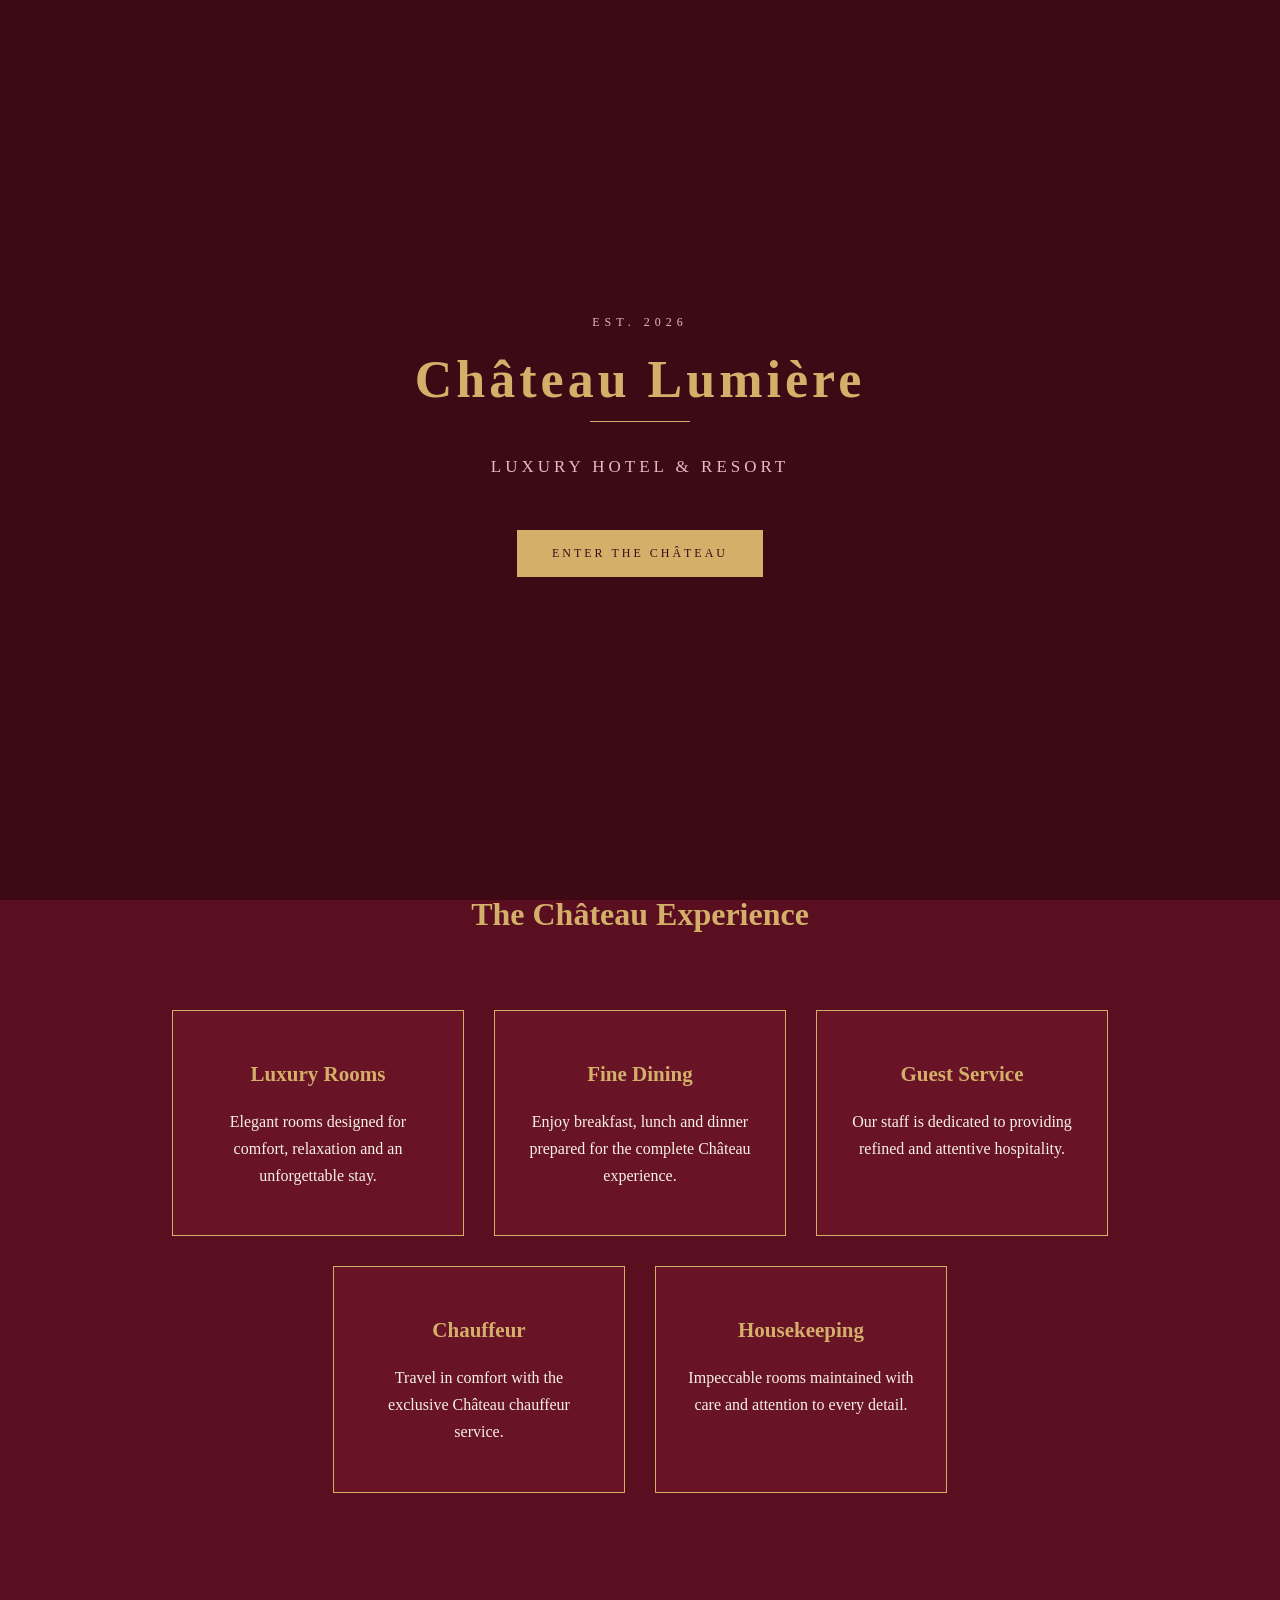
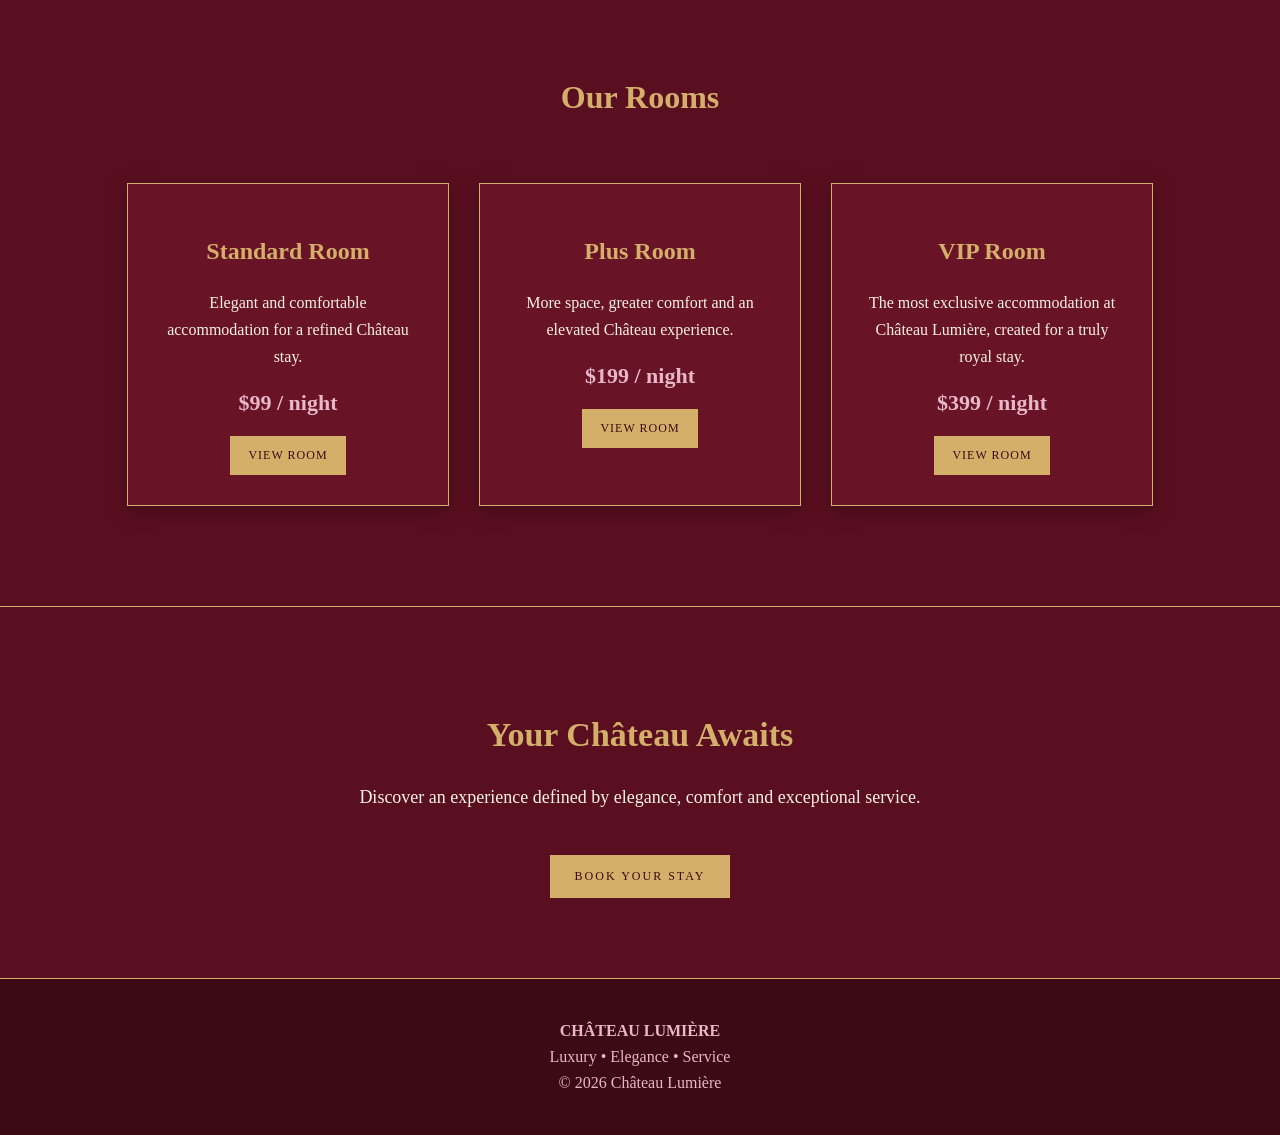
==== Chateau Lumiere Website/index.html @ 69b1aa91 "Add files via upload" ====
<!DOCTYPE html>
<html lang="en">
<head>
    <meta charset="UTF-8">
    <meta name="viewport" content="width=device-width, initial-scale=1.0">

    <title>Château Lumière | Luxury Hotel</title>

    <link rel="stylesheet" href="style.css">

    <style>
        .luxury-nav {
            background-color: #3D0915;
            padding: 22px 15px;
            border-bottom: 2px solid #D4AF6A;
        }

        .luxury-nav a {
            color: #D4AF6A;
            text-decoration: none;
            margin: 0 20px;
            font-size: 15px;
            letter-spacing: 2px;
            transition: 0.3s;
        }

        .luxury-nav a:hover {
            color: #E8B7C8;
        }

        .hero {
            padding: 100px 20px;
            border-bottom: 1px solid #D4AF6A;
        }

        .hero .est {
            color: #E8B7C8;
            font-size: 13px;
            letter-spacing: 4px;
        }

        .hero h1 {
            color: #D4AF6A;
            font-size: 60px;
            margin: 15px 0;
            letter-spacing: 3px;
        }

        .hero h2 {
            color: #E8B7C8;
            font-size: 25px;
            font-weight: normal;
            letter-spacing: 3px;
        }

        .hero p {
            font-size: 18px;
            font-style: italic;
            line-height: 1.7;
        }

        .hero-button {
            display: inline-block;
            margin-top: 25px;
            padding: 14px 25px;
            background-color: #D4AF6A;
            color: #3D0915;
            text-decoration: none;
            letter-spacing: 2px;
            font-size: 12px;
            transition: 0.3s;
        }

        .hero-button:hover {
            background-color: #E8B7C8;
        }

        .welcome {
            max-width: 800px;
            margin: 70px auto;
            padding: 0 25px;
        }

        .welcome h2 {
            color: #D4AF6A;
            font-size: 32px;
        }

        .welcome p {
            font-size: 18px;
            line-height: 1.8;
        }

        .experience {
            padding: 50px 25px;
        }

        .experience h2 {
            color: #D4AF6A;
            font-size: 32px;
        }

        .highlights {
            display: flex;
            justify-content: center;
            align-items: stretch;
            gap: 30px;
            padding: 50px 20px;
            flex-wrap: wrap;
        }

        .highlights div {
            width: 230px;
            padding: 30px;
            border: 1px solid #D4AF6A;
            background-color: #681426;
        }

        .highlights h3 {
            color: #D4AF6A;
            font-size: 21px;
        }

        .highlights p {
            line-height: 1.7;
        }

        .rooms-preview {
            padding: 60px 25px;
        }

        .rooms-preview h2 {
            color: #D4AF6A;
            font-size: 32px;
        }

        .rooms-container {
            display: flex;
            justify-content: center;
            gap: 30px;
            padding: 40px 20px;
            flex-wrap: wrap;
        }

        .room-card {
            width: 260px;
            padding: 30px;
            background-color: #681426;
            border: 1px solid #D4AF6A;
            transition: 0.3s;
        }

        .room-card:hover {
            transform: translateY(-7px);
            box-shadow: 0 10px 30px rgba(0,0,0,0.35);
        }

        .room-card h3 {
            color: #D4AF6A;
            font-size: 24px;
        }

        .room-card p {
            line-height: 1.7;
        }

        .room-price {
            color: #E8B7C8;
            font-size: 22px;
            font-weight: bold;
            margin: 20px 0;
        }

        .room-button {
            display: inline-block;
            padding: 12px 18px;
            background-color: #D4AF6A;
            color: #3D0915;
            text-decoration: none;
            font-size: 12px;
            letter-spacing: 1px;
            transition: 0.3s;
        }

        .room-button:hover {
            background-color: #E8B7C8;
        }

        .final-cta {
            padding: 80px 20px;
            border-top: 1px solid #D4AF6A;
        }

        .final-cta h2 {
            color: #D4AF6A;
            font-size: 34px;
        }

        .final-cta p {
            font-size: 18px;
            line-height: 1.7;
        }

        footer {
            margin-top: 0;
        }

        /* ================================
           CHÂTEAU LUMIÈRE ENTER SCREEN
           ================================ */

        #enterScreen {
            position: fixed;
            inset: 0;
            z-index: 9999;
            background-color: #3D0915;
            display: flex;
            justify-content: center;
            align-items: center;
            text-align: center;
            transition: opacity 1s ease, visibility 1s ease;
        }

        #enterScreen.hidden {
            opacity: 0;
            visibility: hidden;
            pointer-events: none;
        }

        .enter-content {
            padding: 40px;
            max-width: 600px;
        }

        .enter-est {
            color: #E8B7C8;
            font-size: 12px;
            letter-spacing: 5px;
            margin-bottom: 20px;
        }

        .enter-title {
            color: #D4AF6A;
            font-size: 52px;
            letter-spacing: 4px;
            margin: 0 0 12px;
        }

        .enter-subtitle {
            color: #E8B7C8;
            font-size: 17px;
            letter-spacing: 4px;
            margin-bottom: 45px;
        }

        .enter-line {
            width: 100px;
            height: 1px;
            background-color: #D4AF6A;
            margin: 0 auto 35px;
        }

        #enterButton {
            padding: 16px 35px;
            background-color: #D4AF6A;
            color: #3D0915;
            border: none;
            cursor: pointer;
            font-family: Georgia, "Times New Roman", serif;
            font-size: 12px;
            letter-spacing: 3px;
            transition: 0.3s;
        }

        #enterButton:hover {
            background-color: #E8B7C8;
        }

        @media (max-width: 700px) {

            .luxury-nav a {
                display: inline-block;
                margin: 8px 10px;
            }

            .hero h1 {
                font-size: 45px;
            }

            .hero h2 {
                font-size: 21px;
            }

            .enter-title {
                font-size: 38px;
            }

            .enter-subtitle {
                font-size: 14px;
            }
        }
    </style>
</head>

<body>

<!-- =========================================
     ENTER CHÂTEAU LUMIÈRE SCREEN
     ========================================= -->

<div id="enterScreen">

    <div class="enter-content">

        <div class="enter-est">
            EST. 2026
        </div>

        <h1 class="enter-title">
            Château Lumière
        </h1>

        <div class="enter-line"></div>

        <div class="enter-subtitle">
            LUXURY HOTEL & RESORT
        </div>

        <button id="enterButton">
            ENTER THE CHÂTEAU
        </button>

    </div>

</div>


<!-- =========================================
     BACKGROUND MUSIC
     ========================================= -->

<audio id="backgroundMusic" loop>
    <source src="audio/background.mp3" type="audio/mpeg">
</audio>


<nav class="luxury-nav">

    <a href="index.html">HOME</a>
    <a href="rooms.html">ROOMS</a>
    <a href="packages.html">PACKAGES</a>
    <a href="radio.html">RADIO</a>
    <a href="staff.html">STAFF</a>
    <a href="reviews.html">REVIEWS</a>
    <a href="booking.html">BOOK YOUR STAY</a>
    <a href="contact.html">CONTACT</a>

</nav>


<section class="hero">

    <div class="est">
        EST. 2026
    </div>

    <h1>Château Lumière</h1>

    <h2>LUXURY HOTEL & RESORT</h2>

    <p>
        Where timeless elegance meets extraordinary hospitality.
    </p>

    <a href="booking.html" class="hero-button">
        RESERVE YOUR STAY
    </a>

</section>


<section class="welcome">

    <h2>A World of Elegance</h2>

    <p>
        Welcome to Château Lumière, a destination created for those
        who appreciate luxury, elegance and exceptional service.
        Every detail of your stay has been carefully designed to
        create an unforgettable experience.
    </p>

</section>


<section class="experience">

    <h2>The Château Experience</h2>

    <div class="highlights">

        <div>
            <h3>Luxury Rooms</h3>
            <p>
                Elegant rooms designed for comfort, relaxation and
                an unforgettable stay.
            </p>
        </div>

        <div>
            <h3>Fine Dining</h3>
            <p>
                Enjoy breakfast, lunch and dinner prepared for the
                complete Château experience.
            </p>
        </div>

        <div>
            <h3>Guest Service</h3>
            <p>
                Our staff is dedicated to providing refined and
                attentive hospitality.
            </p>
        </div>

        <div>
            <h3>Chauffeur</h3>
            <p>
                Travel in comfort with the exclusive Château
                chauffeur service.
            </p>
        </div>

        <div>
            <h3>Housekeeping</h3>
            <p>
                Impeccable rooms maintained with care and attention
                to every detail.
            </p>
        </div>

    </div>

</section>


<section class="rooms-preview">

    <h2>Our Rooms</h2>

    <div class="rooms-container">

        <div class="room-card">

            <h3>Standard Room</h3>

            <p>
                Elegant and comfortable accommodation for a refined
                Château stay.
            </p>

            <div class="room-price">
                $99 / night
            </div>

            <a href="standard.html" class="room-button">
                VIEW ROOM
            </a>

        </div>


        <div class="room-card">

            <h3>Plus Room</h3>

            <p>
                More space, greater comfort and an elevated
                Château experience.
            </p>

            <div class="room-price">
                $199 / night
            </div>

            <a href="plus.html" class="room-button">
                VIEW ROOM
            </a>

        </div>


        <div class="room-card">

            <h3>VIP Room</h3>

            <p>
                The most exclusive accommodation at Château Lumière,
                created for a truly royal stay.
            </p>

            <div class="room-price">
                $399 / night
            </div>

            <a href="vip.html" class="room-button">
                VIEW ROOM
            </a>

        </div>

    </div>

</section>


<section class="final-cta">

    <h2>Your Château Awaits</h2>

    <p>
        Discover an experience defined by elegance, comfort and
        exceptional service.
    </p>

    <a href="booking.html" class="hero-button">
        BOOK YOUR STAY
    </a>

</section>


<footer>

    <p>
        <strong>CHÂTEAU LUMIÈRE</strong>
    </p>

    <p>
        Luxury • Elegance • Service
    </p>

    <p>
        © 2026 Château Lumière
    </p>

</footer>


<audio id="backgroundMusic" loop>
    <source src="audio/background.mp3" type="audio/mpeg">
</audio>

<script>
const music = document.getElementById("backgroundMusic");
const enterScreen = document.getElementById("enterScreen");
const enterButton = document.getElementById("enterButton");

/* Restore the exact position of the music */
const savedTime = localStorage.getItem("chateauMusicTime");

if (savedTime) {
    music.addEventListener("loadedmetadata", function () {
        music.currentTime = parseFloat(savedTime);
    }, { once: true });
}

/* Check if the music was already started */
const musicStarted = localStorage.getItem("chateauMusicStarted");

if (musicStarted === "true") {
    enterScreen.classList.add("hidden");

    music.play().catch(() => {
        console.log("Browser blocked autoplay.");
    });
}

/* First entrance to the Château */
enterButton.addEventListener("click", function () {

    music.play().then(function () {

        localStorage.setItem("chateauMusicStarted", "true");

        enterScreen.classList.add("hidden");

    }).catch(function (error) {
        console.log("Music could not start:", error);
    });

});

/* Save the music position while playing */
music.addEventListener("timeupdate", function () {
    localStorage.setItem(
        "chateauMusicTime",
        music.currentTime
    );
});

/* Save position before leaving the page */
window.addEventListener("beforeunload", function () {
    localStorage.setItem(
        "chateauMusicTime",
        music.currentTime
    );
});
</script>

</body>
</html>
---- Chateau Lumiere Website/style.css ----
body {
    margin: 0;
    background-color: #5A0F20;
    color: #F7F1E5;
    font-family: Georgia, "Times New Roman", serif;
    text-align: center;
}

/* NAVIGATION */

nav {
    background-color: #3D0915;
    padding: 22px 15px;
    border-bottom: 2px solid #D4AF6A;
}

nav a {
    color: #D4AF6A;
    text-decoration: none;
    margin: 0 20px;
    font-size: 15px;
    letter-spacing: 2px;
    transition: 0.3s;
}

nav a:hover {
    color: #E8B7C8;
}


/* GENERAL HERO */

.hero {
    padding: 100px 20px;
    border-bottom: 1px solid #D4AF6A;
}

.hero h1 {
    color: #D4AF6A;
    font-size: 60px;
    margin: 0 0 15px 0;
    letter-spacing: 3px;
}

.hero h2 {
    color: #E8B7C8;
    font-size: 27px;
    font-weight: normal;
    letter-spacing: 2px;
}

.hero p {
    font-size: 19px;
    font-style: italic;
    line-height: 1.7;
}


/* WELCOME SECTIONS */

.welcome {
    max-width: 800px;
    margin: 70px auto;
    padding: 0 25px;
}

.welcome h2 {
    color: #D4AF6A;
    font-size: 32px;
    letter-spacing: 1px;
}

.welcome p {
    font-size: 18px;
    line-height: 1.8;
}


/* ROOMS / CARDS */

.rooms-container {
    display: flex;
    justify-content: center;
    align-items: stretch;
    gap: 30px;
    padding: 70px 30px;
    flex-wrap: wrap;
}

.room-card {
    width: 280px;
    padding: 30px;
    background-color: #681426;
    border: 1px solid #D4AF6A;
    box-shadow: 0 5px 20px rgba(0, 0, 0, 0.3);
    transition: 0.3s;
}

.room-card:hover {
    transform: translateY(-7px);
    box-shadow: 0 10px 30px rgba(0, 0, 0, 0.4);
}

.room-card h2 {
    color: #D4AF6A;
    font-size: 25px;
}

.room-card p {
    line-height: 1.7;
}

.room-card .price {
    color: #E8B7C8;
    font-size: 24px;
    font-weight: bold;
    margin: 25px 0;
}


/* BUTTONS */

button {
    background-color: #D4AF6A;
    color: #3D0915;
    border: none;
    padding: 13px 20px;
    margin: 8px 4px;
    font-family: Georgia, serif;
    font-size: 13px;
    letter-spacing: 1px;
    cursor: pointer;
    transition: 0.3s;
}

button:hover {
    background-color: #E8B7C8;
    transform: translateY(-2px);
}


/* LINKS THAT LOOK LIKE BUTTONS */

.hero-button {
    transition: 0.3s;
}

.hero-button:hover {
    transform: translateY(-2px);
}


/* HIGHLIGHTS */

.highlights {
    display: flex;
    justify-content: center;
    align-items: stretch;
    gap: 30px;
    padding: 60px 30px;
    flex-wrap: wrap;
}

.highlights div {
    width: 250px;
    padding: 30px;
    border: 1px solid #D4AF6A;
    background-color: #681426;
}

.highlights h2 {
    color: #D4AF6A;
}


/* FORMS */

input,
select,
textarea {
    font-family: Georgia, "Times New Roman", serif;
}

input:focus,
select:focus,
textarea:focus {
    outline: none;
}


/* FOOTER */

footer {
    margin-top: 70px;
    padding: 35px 20px;
    background-color: #3D0915;
    border-top: 1px solid #D4AF6A;
    color: #E8B7C8;
}

footer p {
    margin: 8px;
}


/* MOBILE */

@media (max-width: 700px) {

    nav a {
        display: inline-block;
        margin: 8px 10px;
    }

    .hero h1 {
        font-size: 45px;
    }

    .hero h2 {
        font-size: 23px;
    }

    .rooms-container {
        padding: 40px 15px;
    }

    .room-card {
        width: 80%;
    }

}
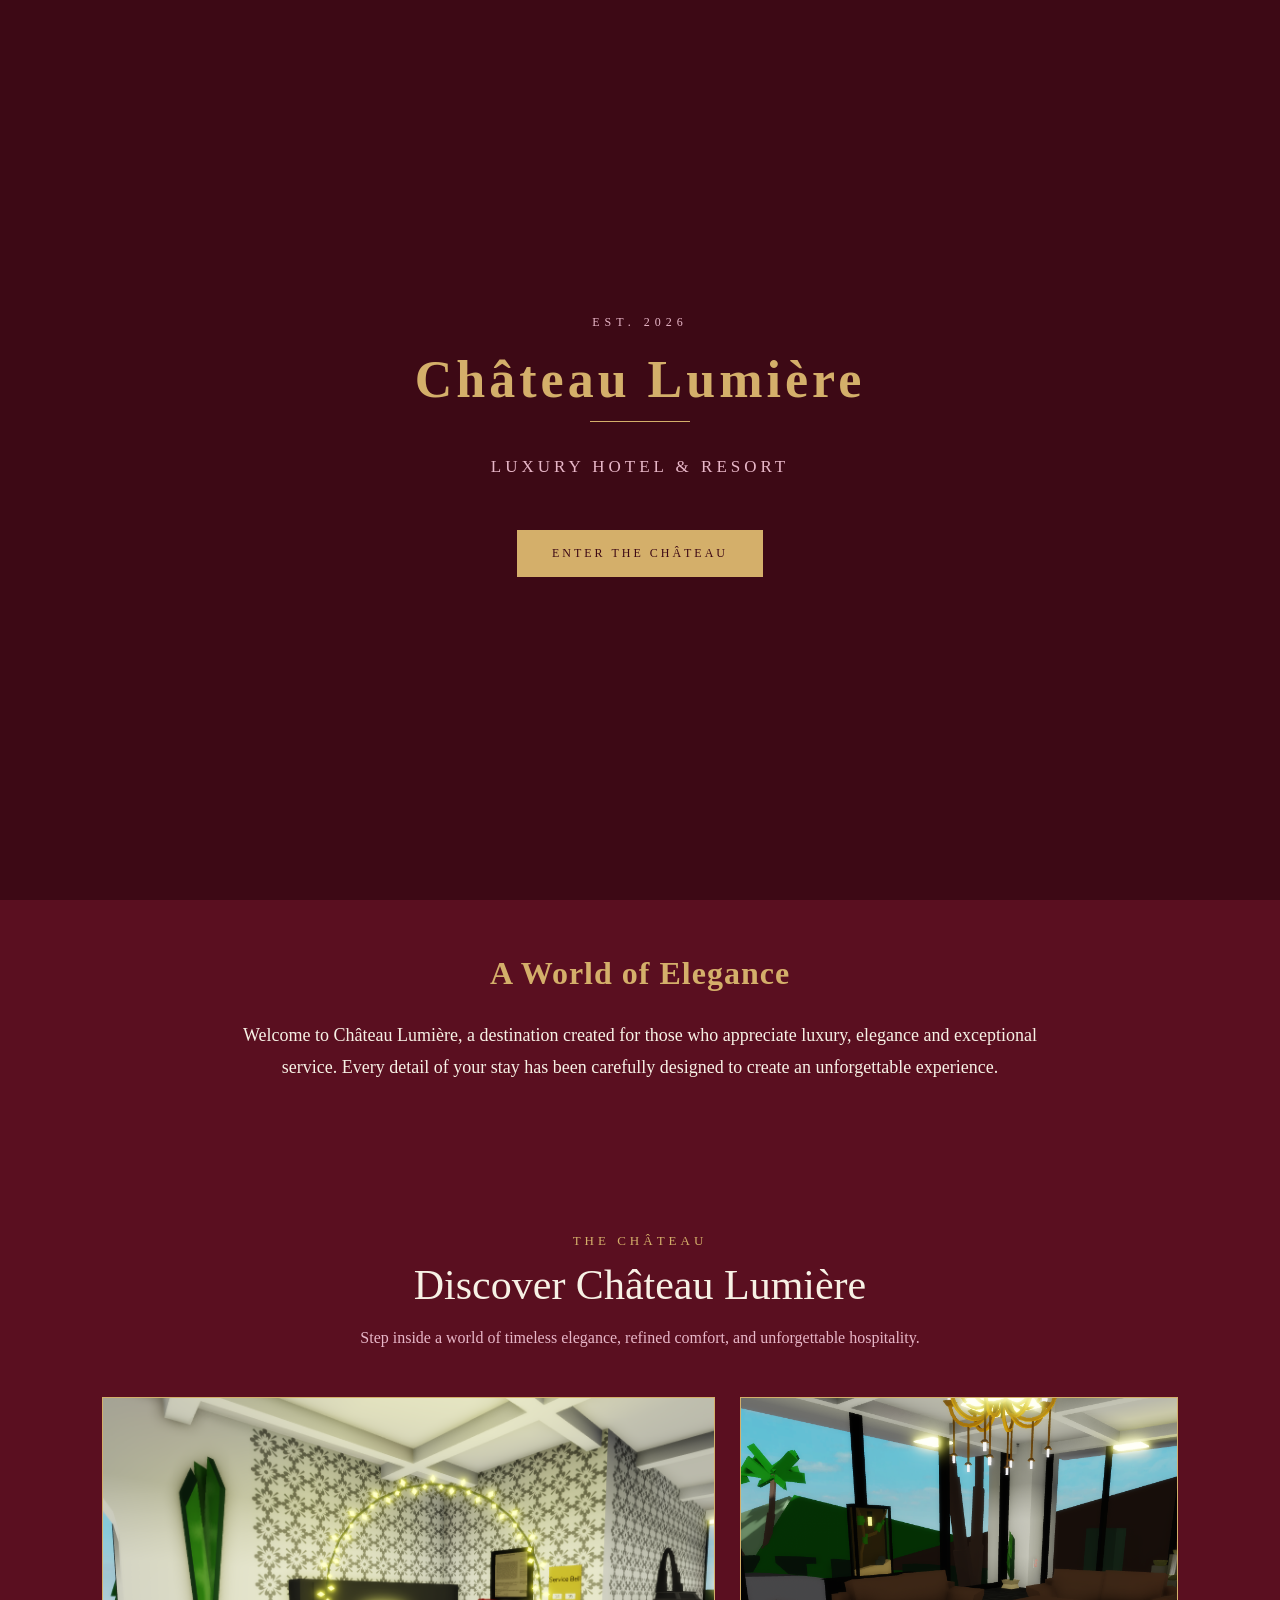
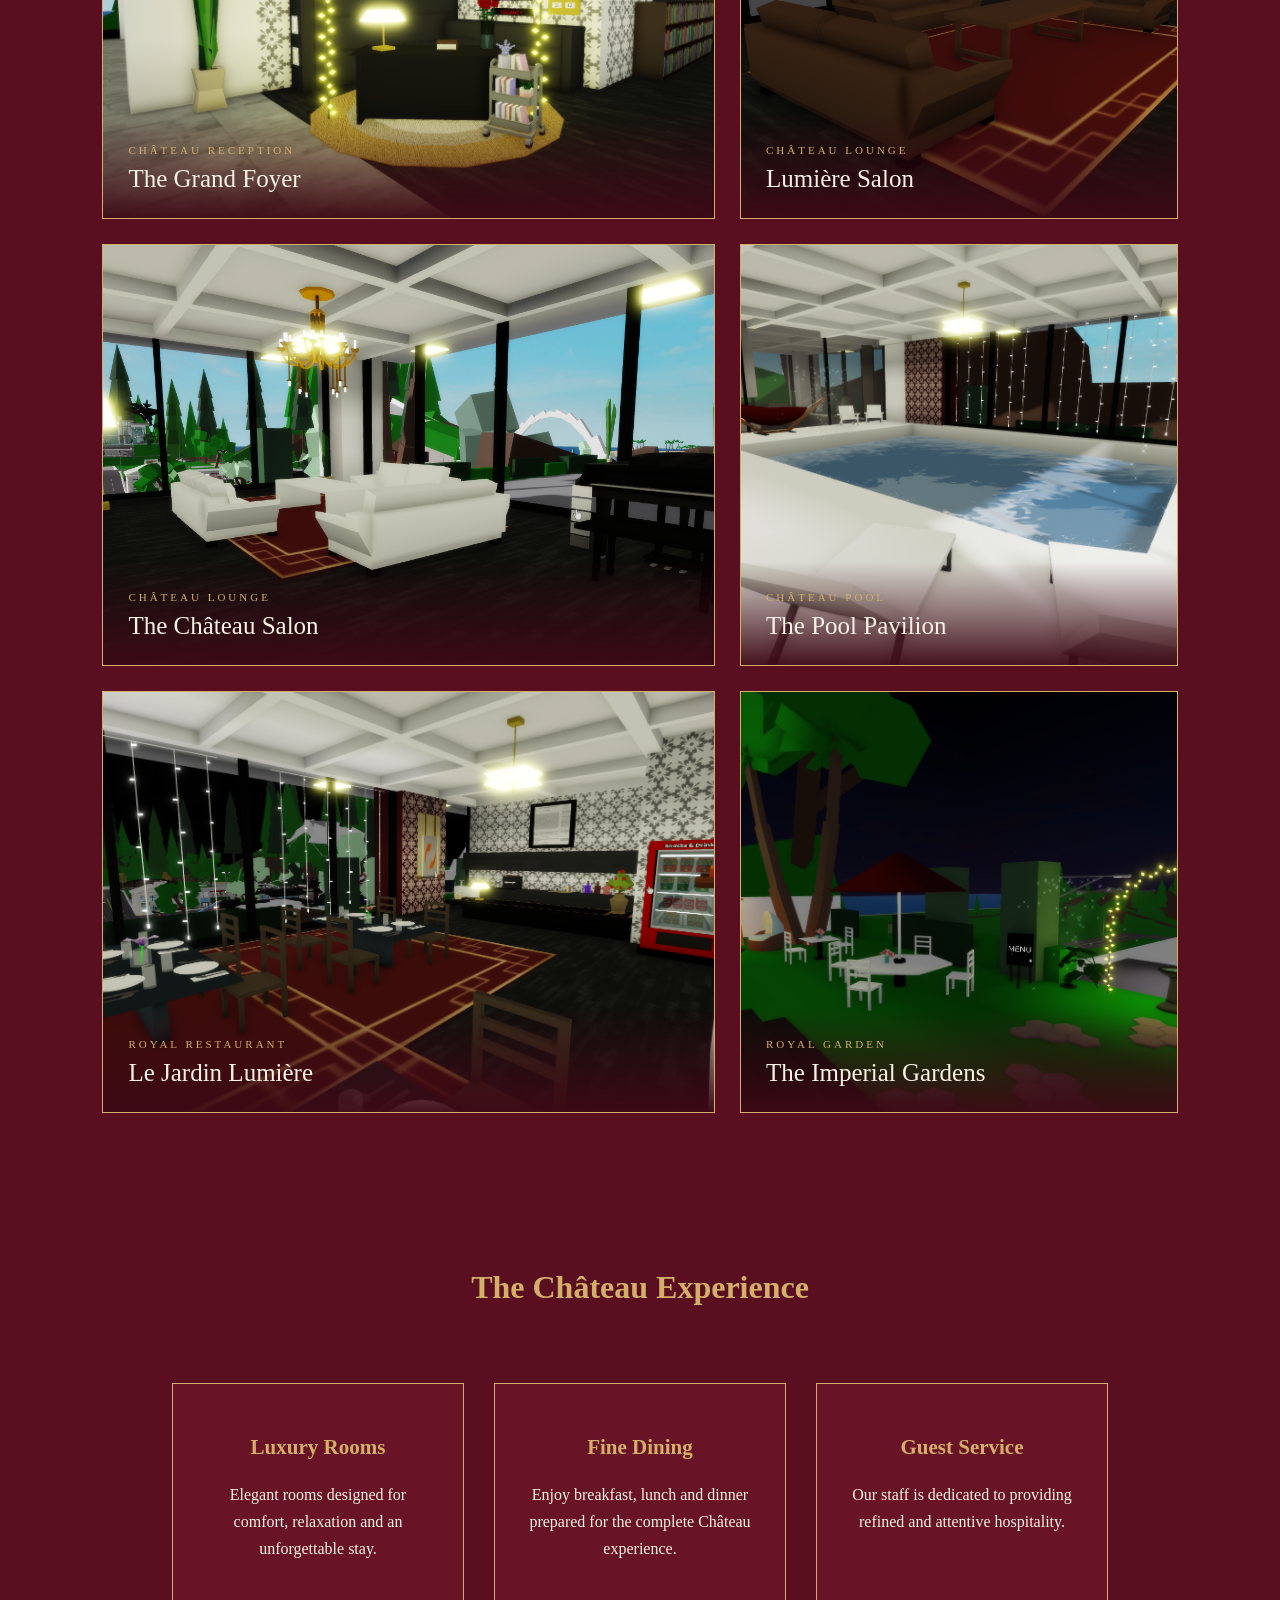
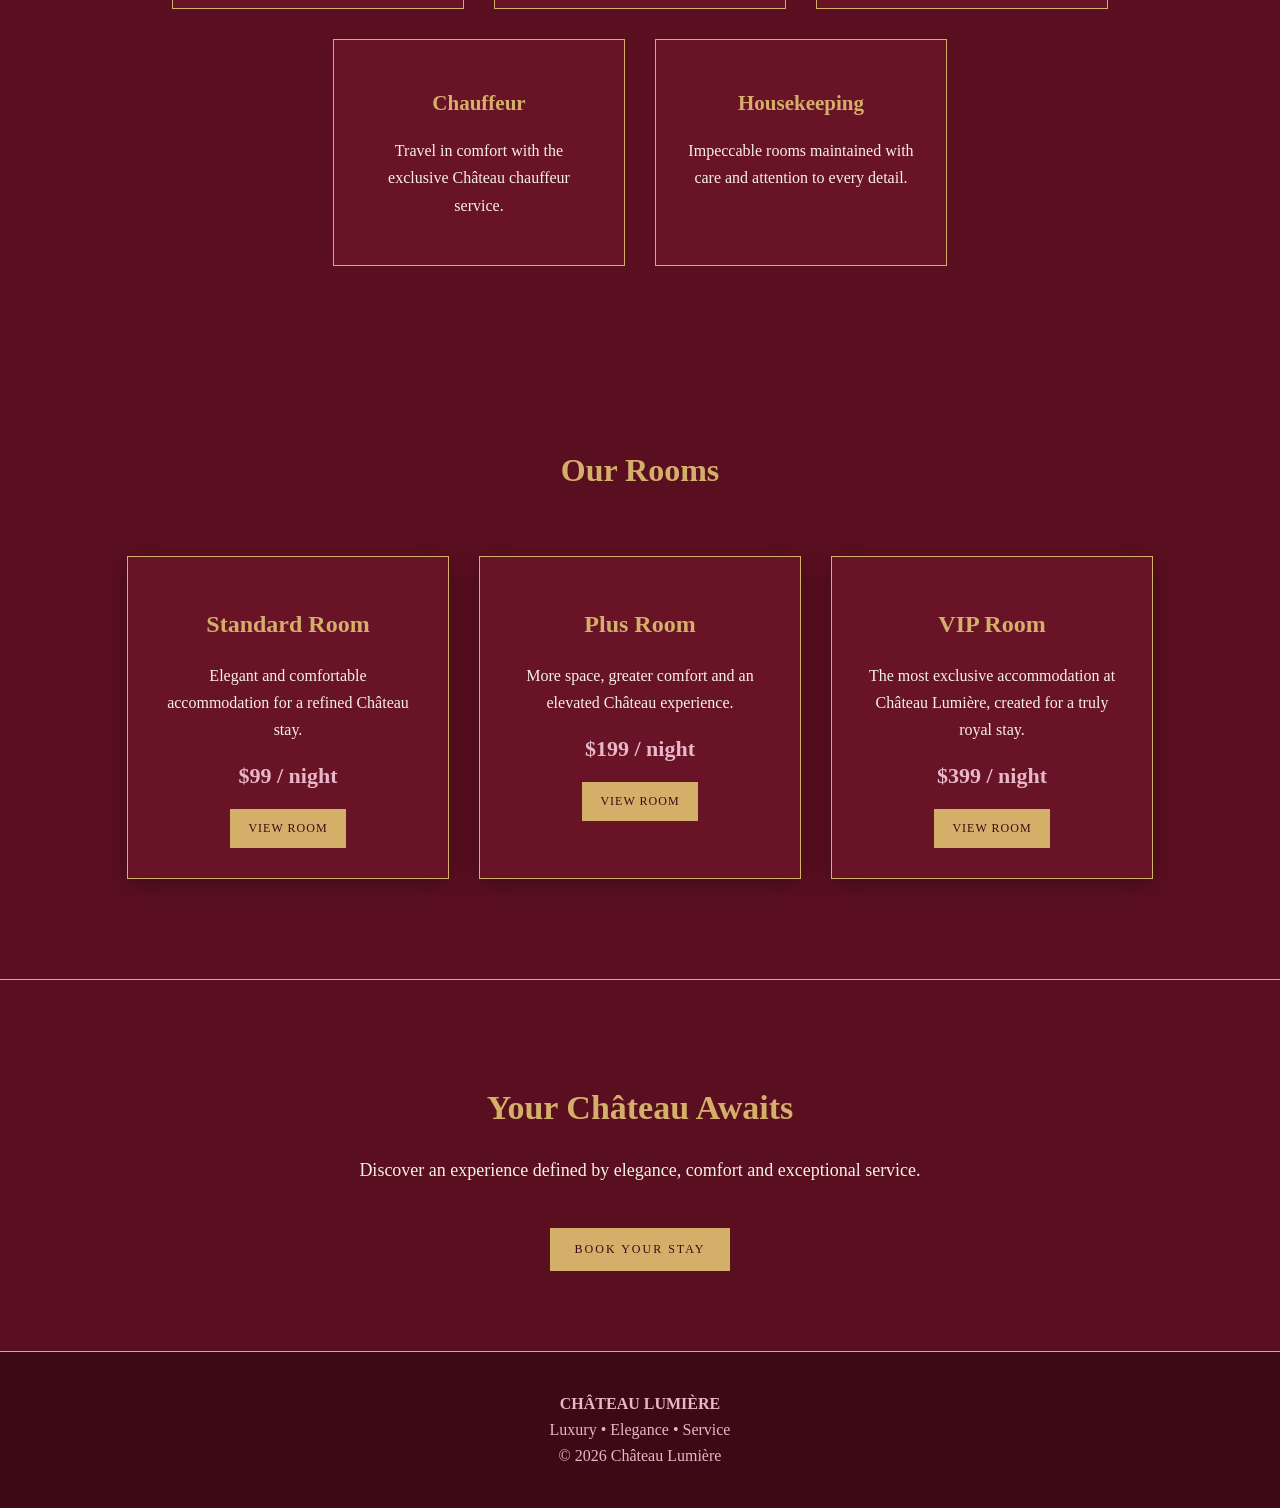
==== commit 297916b5: "Update index.html" ====
--- a/Chateau Lumiere Website/index.html
+++ b/Chateau Lumiere Website/index.html
@@ -1,4 +1,3 @@
-
 <!DOCTYPE html>
 <html lang="en">
 <head>
@@ -29,9 +28,32 @@
             color: #E8B7C8;
         }
 
+        /* ================================
+           MAIN HERO WITH EXTERIOR IMAGE
+           ================================ */
+
         .hero {
+            position: relative;
+            min-height: 620px;
             padding: 100px 20px;
             border-bottom: 1px solid #D4AF6A;
+
+            background-image:
+                linear-gradient(
+                    rgba(61, 9, 21, 0.55),
+                    rgba(61, 9, 21, 0.72)
+                ),
+                url("images/exterior.png");
+
+            background-size: cover;
+            background-position: center;
+            background-repeat: no-repeat;
+
+            display: flex;
+            flex-direction: column;
+            justify-content: center;
+            align-items: center;
+            text-align: center;
         }
 
         .hero .est {
@@ -45,6 +67,7 @@
             font-size: 60px;
             margin: 15px 0;
             letter-spacing: 3px;
+            text-shadow: 0 3px 15px rgba(0, 0, 0, 0.6);
         }
 
         .hero h2 {
@@ -52,12 +75,14 @@
             font-size: 25px;
             font-weight: normal;
             letter-spacing: 3px;
+            text-shadow: 0 3px 12px rgba(0, 0, 0, 0.7);
         }
 
         .hero p {
             font-size: 18px;
             font-style: italic;
             line-height: 1.7;
+            text-shadow: 0 3px 10px rgba(0, 0, 0, 0.8);
         }
 
         .hero-button {
@@ -277,6 +302,95 @@
             background-color: #E8B7C8;
         }
 
+        /* ================================
+           HOTEL GALLERY
+           ================================ */
+
+        .hotel-gallery {
+            padding: 80px 8%;
+            text-align: center;
+        }
+
+        .hotel-gallery .section-label {
+            color: #D4AF6A;
+            letter-spacing: 4px;
+            font-size: 13px;
+            margin-bottom: 12px;
+        }
+
+        .hotel-gallery h2 {
+            font-size: 42px;
+            font-weight: normal;
+            margin: 0 0 15px;
+        }
+
+        .hotel-gallery > p {
+            max-width: 650px;
+            margin: 0 auto 45px;
+            color: #E8B7C8;
+            line-height: 1.7;
+        }
+
+        .gallery-grid {
+            display: grid;
+            grid-template-columns: 1.4fr 1fr;
+            gap: 25px;
+            max-width: 1200px;
+            margin: auto;
+        }
+
+        .gallery-item {
+            position: relative;
+            overflow: hidden;
+            background: #3D0915;
+            border: 1px solid #D4AF6A;
+        }
+
+        .gallery-item img {
+            width: 100%;
+            height: 420px;
+            object-fit: cover;
+            display: block;
+            transition: transform 0.5s ease;
+        }
+
+        .gallery-large img {
+            height: 520px;
+        }
+
+        .gallery-item:hover img {
+            transform: scale(1.04);
+        }
+
+        .gallery-caption {
+            position: absolute;
+            bottom: 0;
+            left: 0;
+            right: 0;
+            padding: 25px;
+            text-align: left;
+            background: linear-gradient(
+                transparent,
+                rgba(61, 9, 21, 0.95)
+            );
+        }
+
+        .gallery-caption span {
+            color: #D4AF6A;
+            font-size: 11px;
+            letter-spacing: 3px;
+        }
+
+        .gallery-caption h3 {
+            margin: 7px 0 0;
+            font-size: 25px;
+            font-weight: normal;
+        }
+
+        /* ================================
+           MOBILE
+           ================================ */
+
         @media (max-width: 700px) {
 
             .luxury-nav a {
@@ -284,6 +398,11 @@
                 margin: 8px 10px;
             }
 
+            .hero {
+                min-height: 550px;
+                padding: 80px 20px;
+            }
+
             .hero h1 {
                 font-size: 45px;
             }
@@ -298,6 +417,15 @@
 
             .enter-subtitle {
                 font-size: 14px;
+            }
+
+            .gallery-grid {
+                grid-template-columns: 1fr;
+            }
+
+            .gallery-large img,
+            .gallery-item img {
+                height: 350px;
             }
         }
     </style>
@@ -359,6 +487,10 @@
 </nav>
 
 
+<!-- =========================================
+     MAIN HERO
+     ========================================= -->
+
 <section class="hero">
 
     <div class="est">
@@ -394,6 +526,72 @@
 </section>
 
 
+<section class="hotel-gallery">
+
+    <div class="section-label">THE CHÂTEAU</div>
+
+    <h2>Discover Château Lumière</h2>
+
+    <p>
+        Step inside a world of timeless elegance, refined comfort,
+        and unforgettable hospitality.
+    </p>
+
+    <div class="gallery-grid">
+
+        <div class="gallery-item">
+            <img src="images/hotel1.png" alt="Château Lumière Reception">
+            <div class="gallery-caption">
+                <span>CHÂTEAU RECEPTION</span>
+                <h3>The Grand Foyer</h3>
+            </div>
+        </div>
+
+        <div class="gallery-item">
+            <img src="images/hotel2.png" alt="Château Lumière Lounge A">
+            <div class="gallery-caption">
+                <span>CHÂTEAU LOUNGE</span>
+                <h3>Lumière Salon</h3>
+            </div>
+        </div>
+
+        <div class="gallery-item">
+            <img src="images/hotel3.png" alt="Château Lounge B">
+            <div class="gallery-caption">
+                <span>CHÂTEAU LOUNGE</span>
+                <h3>The Château Salon</h3>
+            </div>
+        </div>
+
+        <div class="gallery-item">
+            <img src="images/hotel4.png" alt="Château Lumière Pool">
+            <div class="gallery-caption">
+                <span>CHÂTEAU POOL</span>
+                <h3>The Pool Pavilion</h3>
+            </div>
+        </div>
+
+        <div class="gallery-item">
+            <img src="images/hotel5.png" alt="Château Lumière Restaurant">
+            <div class="gallery-caption">
+                <span>ROYAL RESTAURANT</span>
+                <h3>Le Jardin Lumière</h3>
+            </div>
+        </div>
+
+        <div class="gallery-item">
+            <img src="images/hotel6.png" alt="Château Lumière Garden">
+            <div class="gallery-caption">
+                <span>ROYAL GARDEN</span>
+                <h3>The Imperial Gardens</h3>
+            </div>
+        </div>
+
+    </div>
+
+</section>
+
+
 <section class="experience">
 
     <h2>The Château Experience</h2>
@@ -547,10 +745,6 @@
 
 </footer>
 
-
-<audio id="backgroundMusic" loop>
-    <source src="audio/background.mp3" type="audio/mpeg">
-</audio>
 
 <script>
 const music = document.getElementById("backgroundMusic");
